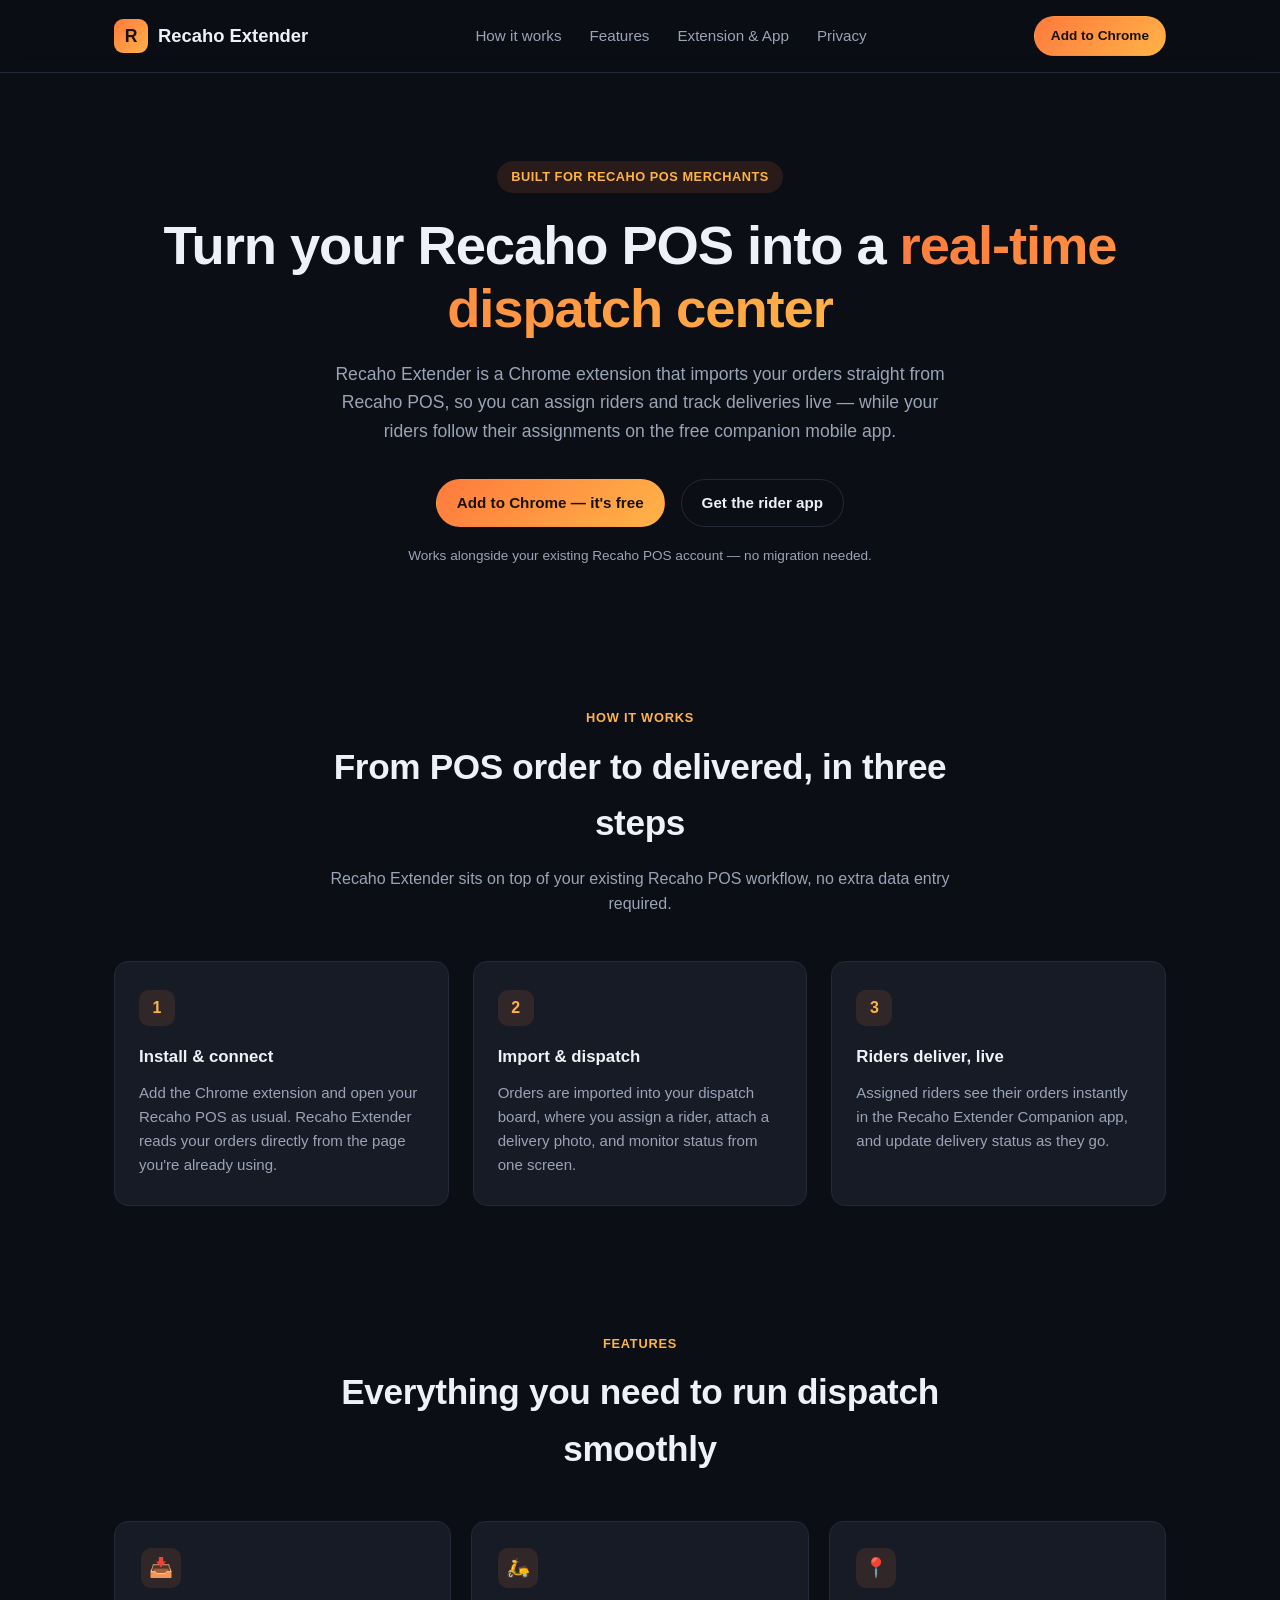
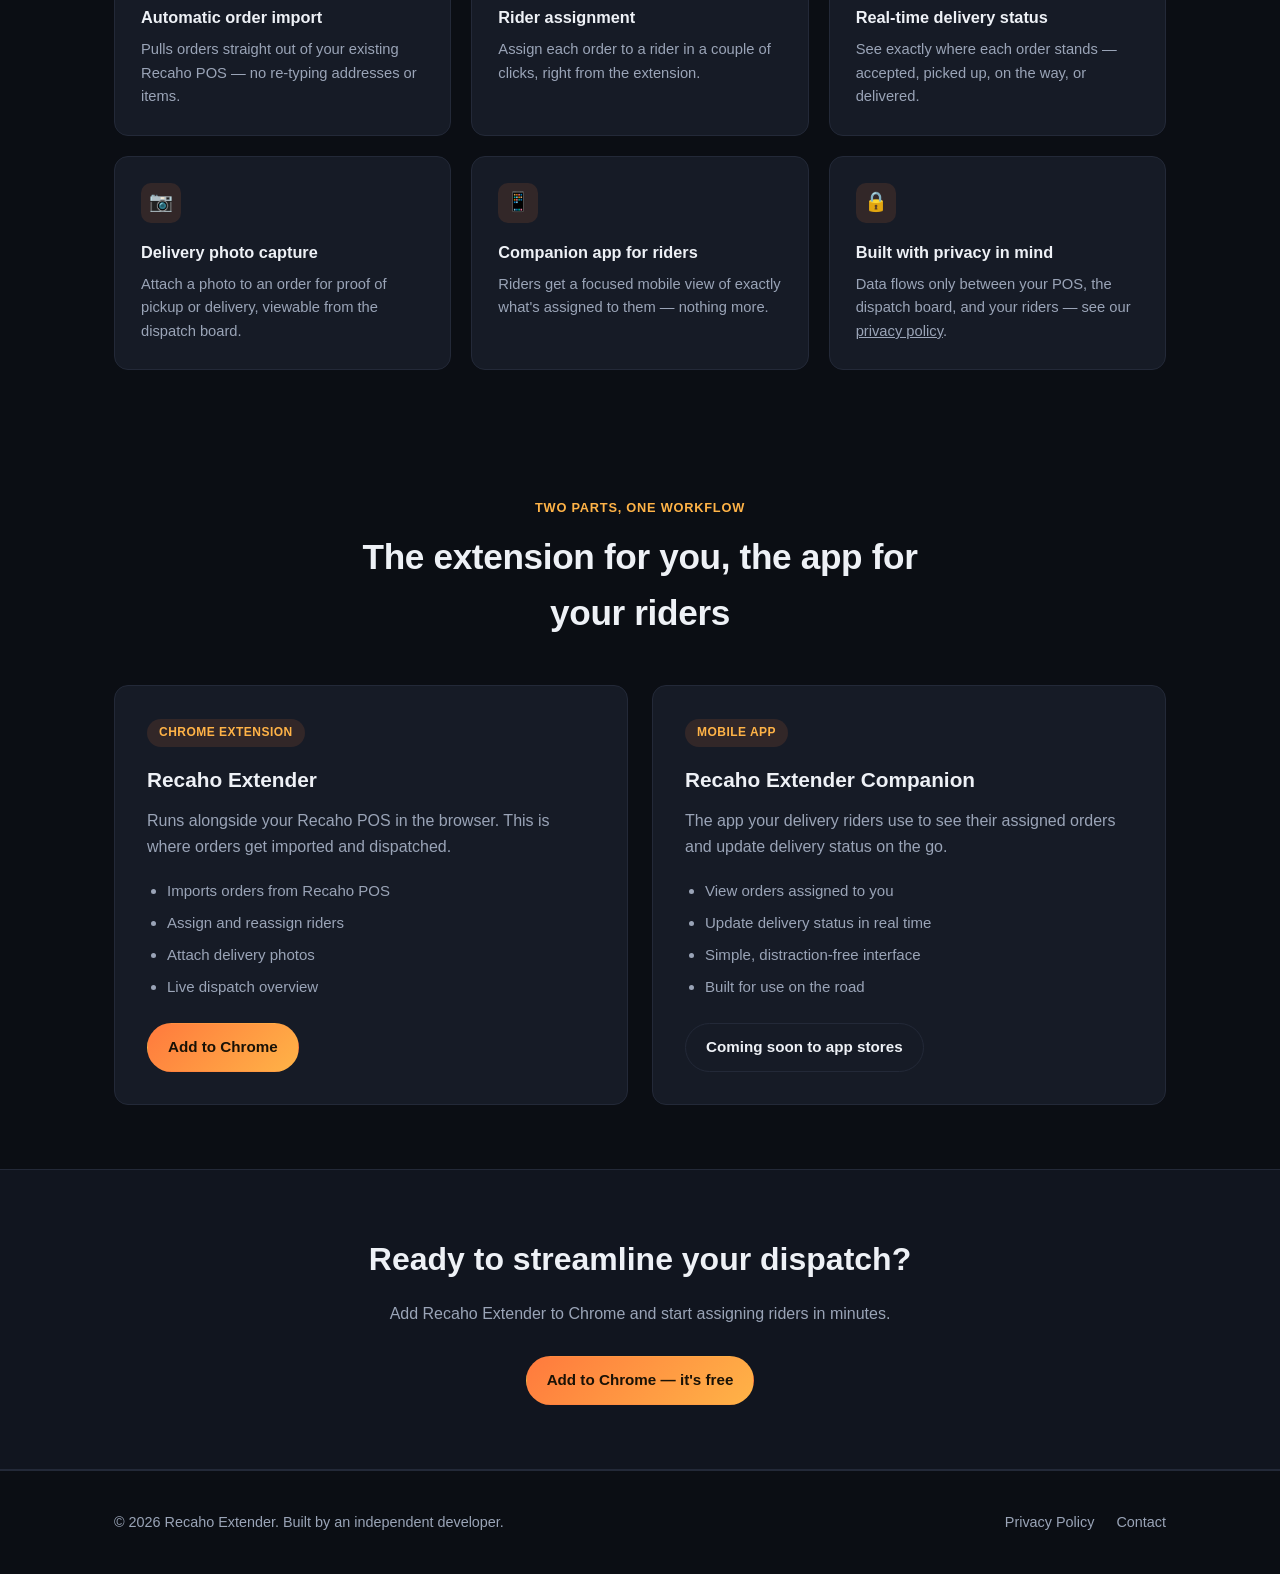
==== index.html @ 869e3dc1 "Add landing page and privacy policy for Recaho Extender Landing page covers the Chrome extension and" ====
<!doctype html>
<html lang="en">
<head>
  <meta charset="utf-8" />
  <meta name="viewport" content="width=device-width, initial-scale=1" />
  <title>Recaho Extender — Dispatch &amp; Delivery for Recaho POS</title>
  <meta name="description" content="Recaho Extender imports orders from your Recaho POS, lets you assign riders and track deliveries in real time, with a mobile companion app for your delivery riders." />
  <link rel="icon" href="data:image/svg+xml,<svg xmlns=%22http://www.w3.org/2000/svg%22 viewBox=%220 0 100 100%22><rect width=%22100%22 height=%22100%22 rx=%2220%22 fill=%22%23ff7a3d%22/><text x=%2250%22 y=%2265%22 font-size=%2255%22 text-anchor=%22middle%22 fill=%22%231a1206%22 font-family=%22Arial%22 font-weight=%22bold%22>R</text></svg>" />
  <link rel="stylesheet" href="assets/styles.css" />
</head>
<body>
  <header class="site-header">
    <nav class="nav">
      <a class="brand" href="#top">
        <span class="logo-mark">R</span>
        Recaho Extender
      </a>
      <ul class="nav-links">
        <li><a href="#how-it-works">How it works</a></li>
        <li><a href="#features">Features</a></li>
        <li><a href="#products">Extension &amp; App</a></li>
        <li><a href="privacy.html">Privacy</a></li>
      </ul>
      <a class="btn btn-primary btn-small" href="https://chromewebstore.google.com/detail/nfelljkncpchifmicbcllhgelfajlhal?utm_source=item-share-cb" target="_blank" rel="noopener">Add to Chrome</a>
    </nav>
  </header>

  <main id="top">
    <section class="hero">
      <div class="container">
        <span class="eyebrow">Built for Recaho POS merchants</span>
        <h1>Turn your Recaho POS into a <span class="accent-text">real-time dispatch center</span></h1>
        <p class="lead">
          Recaho Extender is a Chrome extension that imports your orders straight from Recaho POS,
          so you can assign riders and track deliveries live — while your riders follow their
          assignments on the free companion mobile app.
        </p>
        <div class="hero-ctas">
          <a class="btn btn-primary" href="https://chromewebstore.google.com/detail/nfelljkncpchifmicbcllhgelfajlhal?utm_source=item-share-cb" target="_blank" rel="noopener">Add to Chrome — it's free</a>
          <a class="btn btn-secondary" href="#products">Get the rider app</a>
        </div>
        <p class="hero-note">Works alongside your existing Recaho POS account — no migration needed.</p>
      </div>
    </section>

    <section id="how-it-works">
      <div class="container">
        <div class="section-head">
          <span class="kicker">How it works</span>
          <h2>From POS order to delivered, in three steps</h2>
          <p>Recaho Extender sits on top of your existing Recaho POS workflow, no extra data entry required.</p>
        </div>
        <div class="steps">
          <div class="step-card">
            <div class="step-number">1</div>
            <h3>Install &amp; connect</h3>
            <p>Add the Chrome extension and open your Recaho POS as usual. Recaho Extender reads your orders directly from the page you're already using.</p>
          </div>
          <div class="step-card">
            <div class="step-number">2</div>
            <h3>Import &amp; dispatch</h3>
            <p>Orders are imported into your dispatch board, where you assign a rider, attach a delivery photo, and monitor status from one screen.</p>
          </div>
          <div class="step-card">
            <div class="step-number">3</div>
            <h3>Riders deliver, live</h3>
            <p>Assigned riders see their orders instantly in the Recaho Extender Companion app, and update delivery status as they go.</p>
          </div>
        </div>
      </div>
    </section>

    <section id="features">
      <div class="container">
        <div class="section-head">
          <span class="kicker">Features</span>
          <h2>Everything you need to run dispatch smoothly</h2>
        </div>
        <div class="features-grid">
          <div class="feature-card">
            <div class="feature-icon">📥</div>
            <h3>Automatic order import</h3>
            <p>Pulls orders straight out of your existing Recaho POS — no re-typing addresses or items.</p>
          </div>
          <div class="feature-card">
            <div class="feature-icon">🛵</div>
            <h3>Rider assignment</h3>
            <p>Assign each order to a rider in a couple of clicks, right from the extension.</p>
          </div>
          <div class="feature-card">
            <div class="feature-icon">📍</div>
            <h3>Real-time delivery status</h3>
            <p>See exactly where each order stands — accepted, picked up, on the way, or delivered.</p>
          </div>
          <div class="feature-card">
            <div class="feature-icon">📷</div>
            <h3>Delivery photo capture</h3>
            <p>Attach a photo to an order for proof of pickup or delivery, viewable from the dispatch board.</p>
          </div>
          <div class="feature-card">
            <div class="feature-icon">📱</div>
            <h3>Companion app for riders</h3>
            <p>Riders get a focused mobile view of exactly what's assigned to them — nothing more.</p>
          </div>
          <div class="feature-card">
            <div class="feature-icon">🔒</div>
            <h3>Built with privacy in mind</h3>
            <p>Data flows only between your POS, the dispatch board, and your riders — see our <a href="privacy.html">privacy policy</a>.</p>
          </div>
        </div>
      </div>
    </section>

    <section id="products">
      <div class="container">
        <div class="section-head">
          <span class="kicker">Two parts, one workflow</span>
          <h2>The extension for you, the app for your riders</h2>
        </div>
        <div class="products">
          <div class="product-card">
            <span class="tag">Chrome Extension</span>
            <h3>Recaho Extender</h3>
            <p>Runs alongside your Recaho POS in the browser. This is where orders get imported and dispatched.</p>
            <ul>
              <li>Imports orders from Recaho POS</li>
              <li>Assign and reassign riders</li>
              <li>Attach delivery photos</li>
              <li>Live dispatch overview</li>
            </ul>
            <a class="btn btn-primary" href="https://chromewebstore.google.com/detail/nfelljkncpchifmicbcllhgelfajlhal?utm_source=item-share-cb" target="_blank" rel="noopener">Add to Chrome</a>
          </div>
          <div class="product-card">
            <span class="tag">Mobile App</span>
            <h3>Recaho Extender Companion</h3>
            <p>The app your delivery riders use to see their assigned orders and update delivery status on the go.</p>
            <ul>
              <li>View orders assigned to you</li>
              <li>Update delivery status in real time</li>
              <li>Simple, distraction-free interface</li>
              <li>Built for use on the road</li>
            </ul>
            <a class="btn btn-secondary" href="#top">Coming soon to app stores</a>
          </div>
        </div>
      </div>
    </section>

    <section class="cta-band">
      <div class="container">
        <h2>Ready to streamline your dispatch?</h2>
        <p>Add Recaho Extender to Chrome and start assigning riders in minutes.</p>
        <a class="btn btn-primary" href="https://chromewebstore.google.com/detail/nfelljkncpchifmicbcllhgelfajlhal?utm_source=item-share-cb" target="_blank" rel="noopener">Add to Chrome — it's free</a>
      </div>
    </section>
  </main>

  <footer class="site-footer">
    <div class="container footer-inner">
      <span>&copy; 2026 Recaho Extender. Built by an independent developer.</span>
      <ul class="footer-links">
        <li><a href="privacy.html">Privacy Policy</a></li>
        <li><a href="mailto:sabin.sth44@gmail.com">Contact</a></li>
      </ul>
    </div>
  </footer>
</body>
</html>
---- assets/styles.css ----
:root {
  --bg: #0b0e14;
  --bg-alt: #11151f;
  --card: #161b26;
  --border: #232938;
  --text: #eef1f6;
  --text-muted: #9aa4b7;
  --accent: #ff7a3d;
  --accent-2: #ffb347;
  --accent-soft: rgba(255, 122, 61, 0.12);
  --radius: 14px;
  --max-width: 1100px;
}

* {
  box-sizing: border-box;
}

html {
  scroll-behavior: smooth;
}

body {
  margin: 0;
  font-family: "Segoe UI", -apple-system, BlinkMacSystemFont, Roboto, Helvetica, Arial, sans-serif;
  background: var(--bg);
  color: var(--text);
  line-height: 1.6;
}

a {
  color: inherit;
}

img {
  max-width: 100%;
}

.container {
  max-width: var(--max-width);
  margin: 0 auto;
  padding: 0 24px;
}

/* Header */
header.site-header {
  position: sticky;
  top: 0;
  z-index: 20;
  background: rgba(11, 14, 20, 0.85);
  backdrop-filter: blur(10px);
  border-bottom: 1px solid var(--border);
}

.nav {
  display: flex;
  align-items: center;
  justify-content: space-between;
  padding: 16px 24px;
  max-width: var(--max-width);
  margin: 0 auto;
}

.brand {
  display: flex;
  align-items: center;
  gap: 10px;
  font-weight: 700;
  font-size: 1.15rem;
  text-decoration: none;
  color: var(--text);
}

.brand .logo-mark {
  width: 34px;
  height: 34px;
  border-radius: 9px;
  background: linear-gradient(135deg, var(--accent), var(--accent-2));
  display: flex;
  align-items: center;
  justify-content: center;
  font-size: 1.1rem;
  color: #1a1206;
  font-weight: 800;
}

.nav-links {
  display: flex;
  align-items: center;
  gap: 28px;
  list-style: none;
  margin: 0;
  padding: 0;
}

.nav-links a {
  text-decoration: none;
  color: var(--text-muted);
  font-size: 0.95rem;
  transition: color 0.15s ease;
}

.nav-links a:hover {
  color: var(--text);
}

.btn {
  display: inline-flex;
  align-items: center;
  gap: 8px;
  padding: 11px 20px;
  border-radius: 999px;
  font-weight: 600;
  font-size: 0.95rem;
  text-decoration: none;
  border: 1px solid transparent;
  cursor: pointer;
  transition: transform 0.15s ease, background 0.15s ease, border-color 0.15s ease;
}

.btn:hover {
  transform: translateY(-1px);
}

.btn-primary {
  background: linear-gradient(135deg, var(--accent), var(--accent-2));
  color: #1a1206;
}

.btn-secondary {
  background: transparent;
  border-color: var(--border);
  color: var(--text);
}

.btn-secondary:hover {
  border-color: var(--accent);
}

.btn-small {
  padding: 8px 16px;
  font-size: 0.85rem;
}

/* Hero */
.hero {
  padding: 88px 0 64px;
  text-align: center;
}

.eyebrow {
  display: inline-block;
  padding: 6px 14px;
  border-radius: 999px;
  background: var(--accent-soft);
  color: var(--accent-2);
  font-size: 0.8rem;
  font-weight: 700;
  letter-spacing: 0.04em;
  text-transform: uppercase;
  margin-bottom: 22px;
}

.hero h1 {
  font-size: clamp(2.1rem, 5vw, 3.4rem);
  line-height: 1.15;
  margin: 0 0 20px;
  font-weight: 800;
  letter-spacing: -0.02em;
}

.hero h1 .accent-text {
  background: linear-gradient(135deg, var(--accent), var(--accent-2));
  -webkit-background-clip: text;
  background-clip: text;
  color: transparent;
}

.hero p.lead {
  max-width: 640px;
  margin: 0 auto 34px;
  color: var(--text-muted);
  font-size: 1.1rem;
}

.hero-ctas {
  display: flex;
  align-items: center;
  justify-content: center;
  gap: 16px;
  flex-wrap: wrap;
}

.hero-note {
  margin-top: 18px;
  font-size: 0.85rem;
  color: var(--text-muted);
}

/* Sections */
section {
  padding: 64px 0;
}

.section-head {
  text-align: center;
  max-width: 620px;
  margin: 0 auto 44px;
}

.section-head .kicker {
  color: var(--accent-2);
  font-weight: 700;
  font-size: 0.8rem;
  text-transform: uppercase;
  letter-spacing: 0.06em;
  margin-bottom: 10px;
  display: block;
}

.section-head h2 {
  font-size: clamp(1.6rem, 3.5vw, 2.2rem);
  margin: 0 0 14px;
  font-weight: 800;
  letter-spacing: -0.01em;
}

.section-head p {
  color: var(--text-muted);
  margin: 0;
}

/* How it works */
.steps {
  display: grid;
  grid-template-columns: repeat(3, 1fr);
  gap: 24px;
}

.step-card {
  background: var(--card);
  border: 1px solid var(--border);
  border-radius: var(--radius);
  padding: 28px 24px;
}

.step-number {
  width: 36px;
  height: 36px;
  border-radius: 10px;
  background: var(--accent-soft);
  color: var(--accent-2);
  display: flex;
  align-items: center;
  justify-content: center;
  font-weight: 800;
  margin-bottom: 18px;
}

.step-card h3 {
  margin: 0 0 10px;
  font-size: 1.05rem;
}

.step-card p {
  margin: 0;
  color: var(--text-muted);
  font-size: 0.94rem;
}

/* Features grid */
.features-grid {
  display: grid;
  grid-template-columns: repeat(3, 1fr);
  gap: 20px;
}

.feature-card {
  background: var(--card);
  border: 1px solid var(--border);
  border-radius: var(--radius);
  padding: 26px;
}

.feature-icon {
  width: 40px;
  height: 40px;
  border-radius: 10px;
  background: var(--accent-soft);
  display: flex;
  align-items: center;
  justify-content: center;
  font-size: 1.2rem;
  margin-bottom: 16px;
}

.feature-card h3 {
  margin: 0 0 8px;
  font-size: 1.02rem;
}

.feature-card p {
  margin: 0;
  color: var(--text-muted);
  font-size: 0.92rem;
}

/* Two-product split */
.products {
  display: grid;
  grid-template-columns: 1fr 1fr;
  gap: 24px;
}

.product-card {
  background: var(--card);
  border: 1px solid var(--border);
  border-radius: var(--radius);
  padding: 32px;
}

.product-card .tag {
  display: inline-block;
  padding: 4px 12px;
  border-radius: 999px;
  background: var(--accent-soft);
  color: var(--accent-2);
  font-size: 0.75rem;
  font-weight: 700;
  text-transform: uppercase;
  letter-spacing: 0.04em;
  margin-bottom: 16px;
}

.product-card h3 {
  margin: 0 0 12px;
  font-size: 1.3rem;
}

.product-card p {
  color: var(--text-muted);
  margin: 0 0 20px;
}

.product-card ul {
  margin: 0 0 24px;
  padding-left: 20px;
  color: var(--text-muted);
  font-size: 0.94rem;
}

.product-card li {
  margin-bottom: 8px;
}

/* CTA band */
.cta-band {
  text-align: center;
  background: var(--bg-alt);
  border-top: 1px solid var(--border);
  border-bottom: 1px solid var(--border);
}

.cta-band h2 {
  font-size: clamp(1.5rem, 3vw, 2rem);
  margin: 0 0 16px;
}

.cta-band p {
  color: var(--text-muted);
  max-width: 520px;
  margin: 0 auto 30px;
}

/* Footer */
footer.site-footer {
  border-top: 1px solid var(--border);
  padding: 40px 0;
  color: var(--text-muted);
  font-size: 0.9rem;
}

.footer-inner {
  display: flex;
  align-items: center;
  justify-content: space-between;
  flex-wrap: wrap;
  gap: 16px;
}

.footer-links {
  display: flex;
  gap: 22px;
  list-style: none;
  padding: 0;
  margin: 0;
}

.footer-links a {
  text-decoration: none;
  color: var(--text-muted);
}

.footer-links a:hover {
  color: var(--text);
}

/* Policy page */
.policy {
  padding: 56px 0 80px;
}

.policy .updated {
  color: var(--text-muted);
  font-size: 0.9rem;
  margin-bottom: 40px;
}

.policy h1 {
  font-size: clamp(1.8rem, 4vw, 2.4rem);
  margin: 0 0 10px;
  font-weight: 800;
}

.policy h2 {
  font-size: 1.25rem;
  margin: 40px 0 12px;
  font-weight: 700;
}

.policy p, .policy li {
  color: var(--text-muted);
  font-size: 0.98rem;
}

.policy ul {
  padding-left: 22px;
}

.policy li {
  margin-bottom: 8px;
}

.policy strong {
  color: var(--text);
}

.summary-box {
  background: var(--card);
  border: 1px solid var(--border);
  border-left: 3px solid var(--accent);
  border-radius: 10px;
  padding: 20px 24px;
  margin: 24px 0 36px;
}

.summary-box p {
  margin: 0;
  color: var(--text);
}

@media (max-width: 860px) {
  .steps,
  .features-grid,
  .products {
    grid-template-columns: 1fr;
  }

  .nav-links {
    display: none;
  }

  .footer-inner {
    flex-direction: column;
    align-items: flex-start;
  }
}
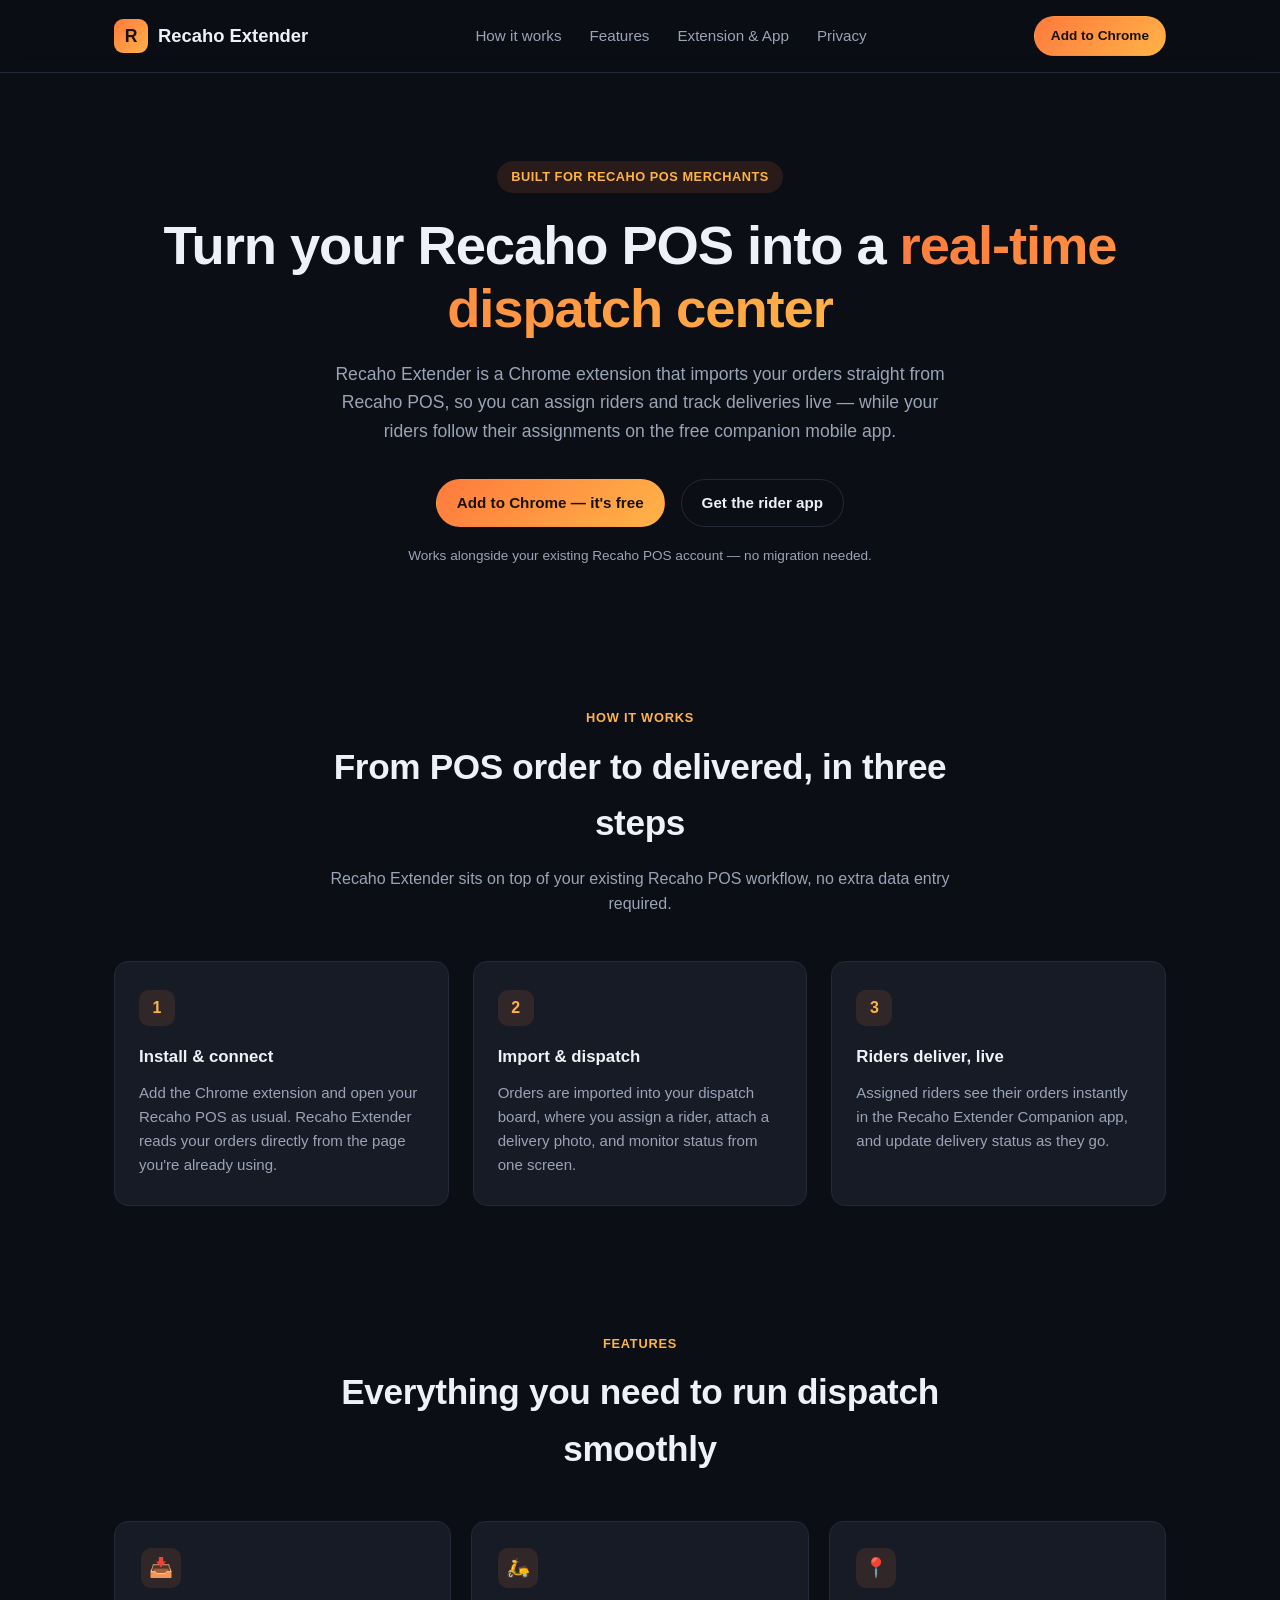
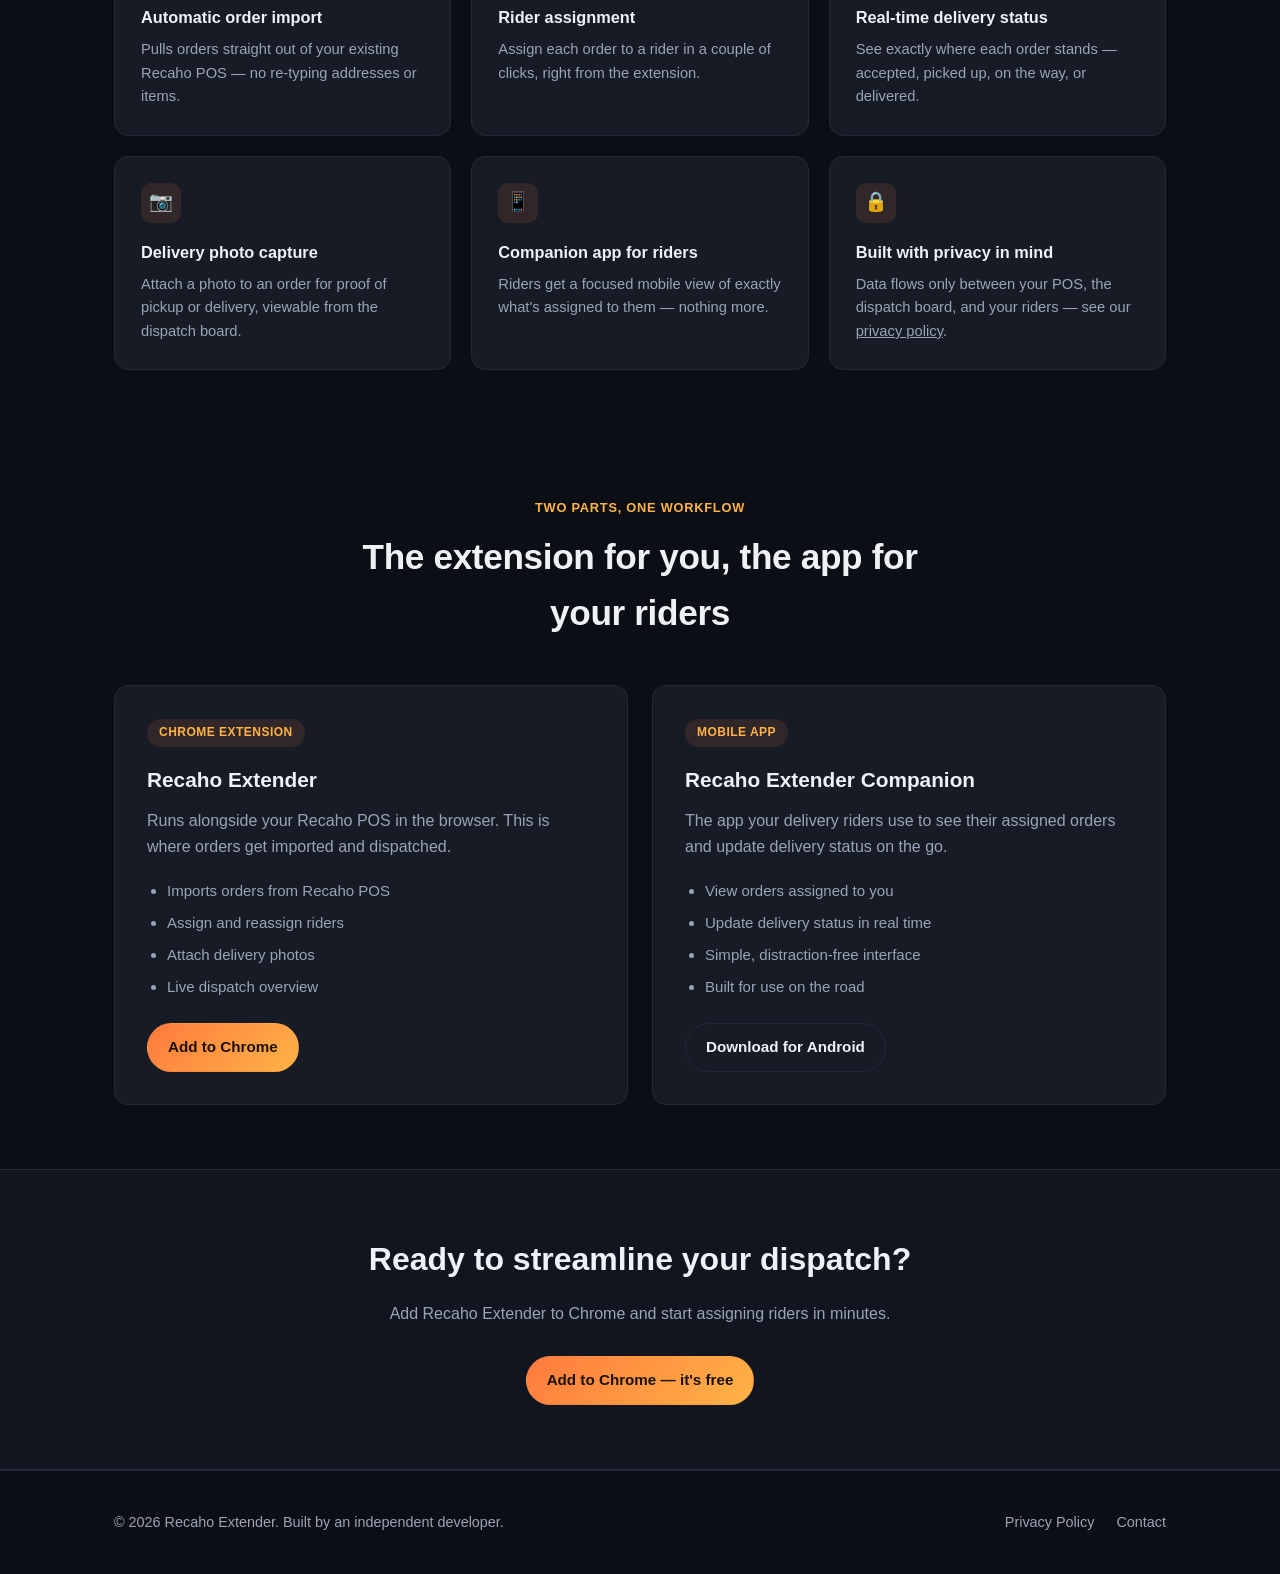
==== commit 7fa209cd: "added playstore link" ====
--- a/index.html
+++ b/index.html
@@ -140,7 +140,7 @@
               <li>Simple, distraction-free interface</li>
               <li>Built for use on the road</li>
             </ul>
-            <a class="btn btn-secondary" href="#top">Coming soon to app stores</a>
+            <a class="btn btn-secondary" href="https://play.google.com/store/apps/details?id=com.sabinsth.recahoextender&pcampaignid=web_share">Download for Android</a>
           </div>
         </div>
       </div>
